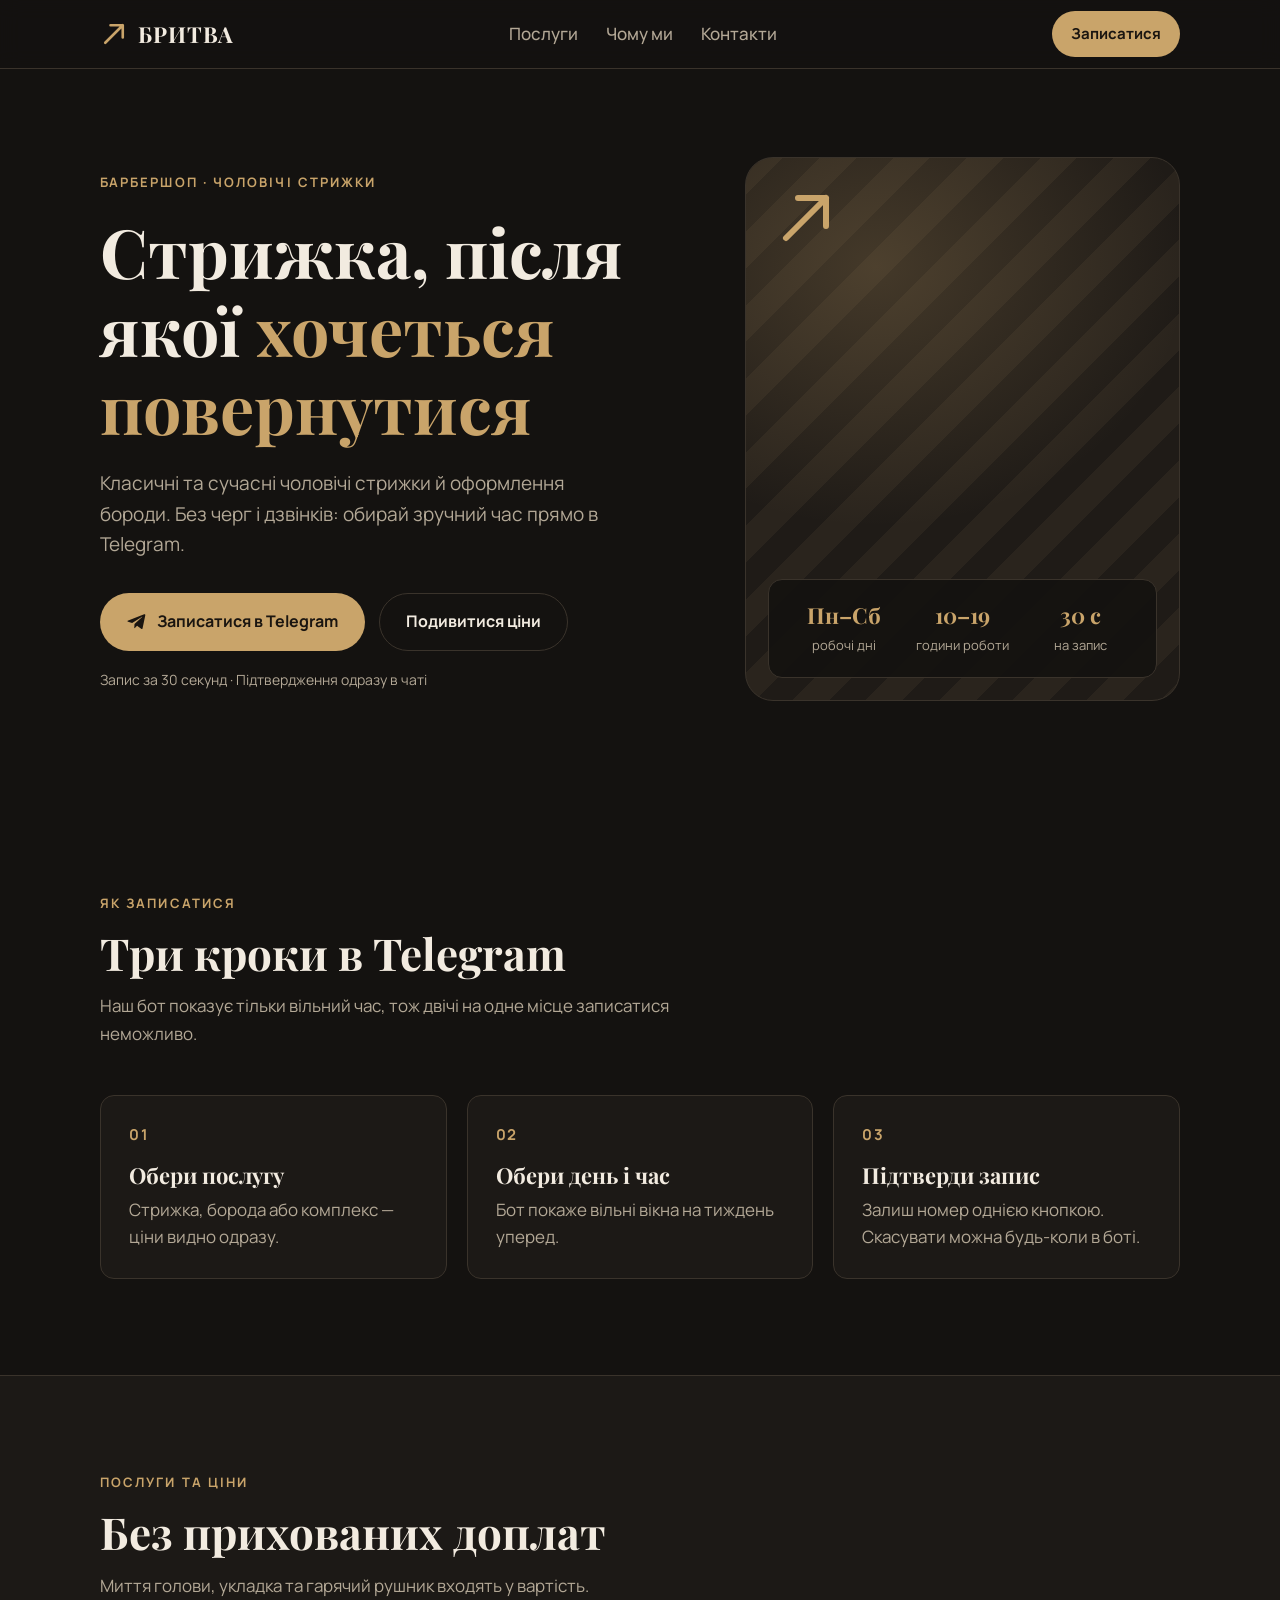
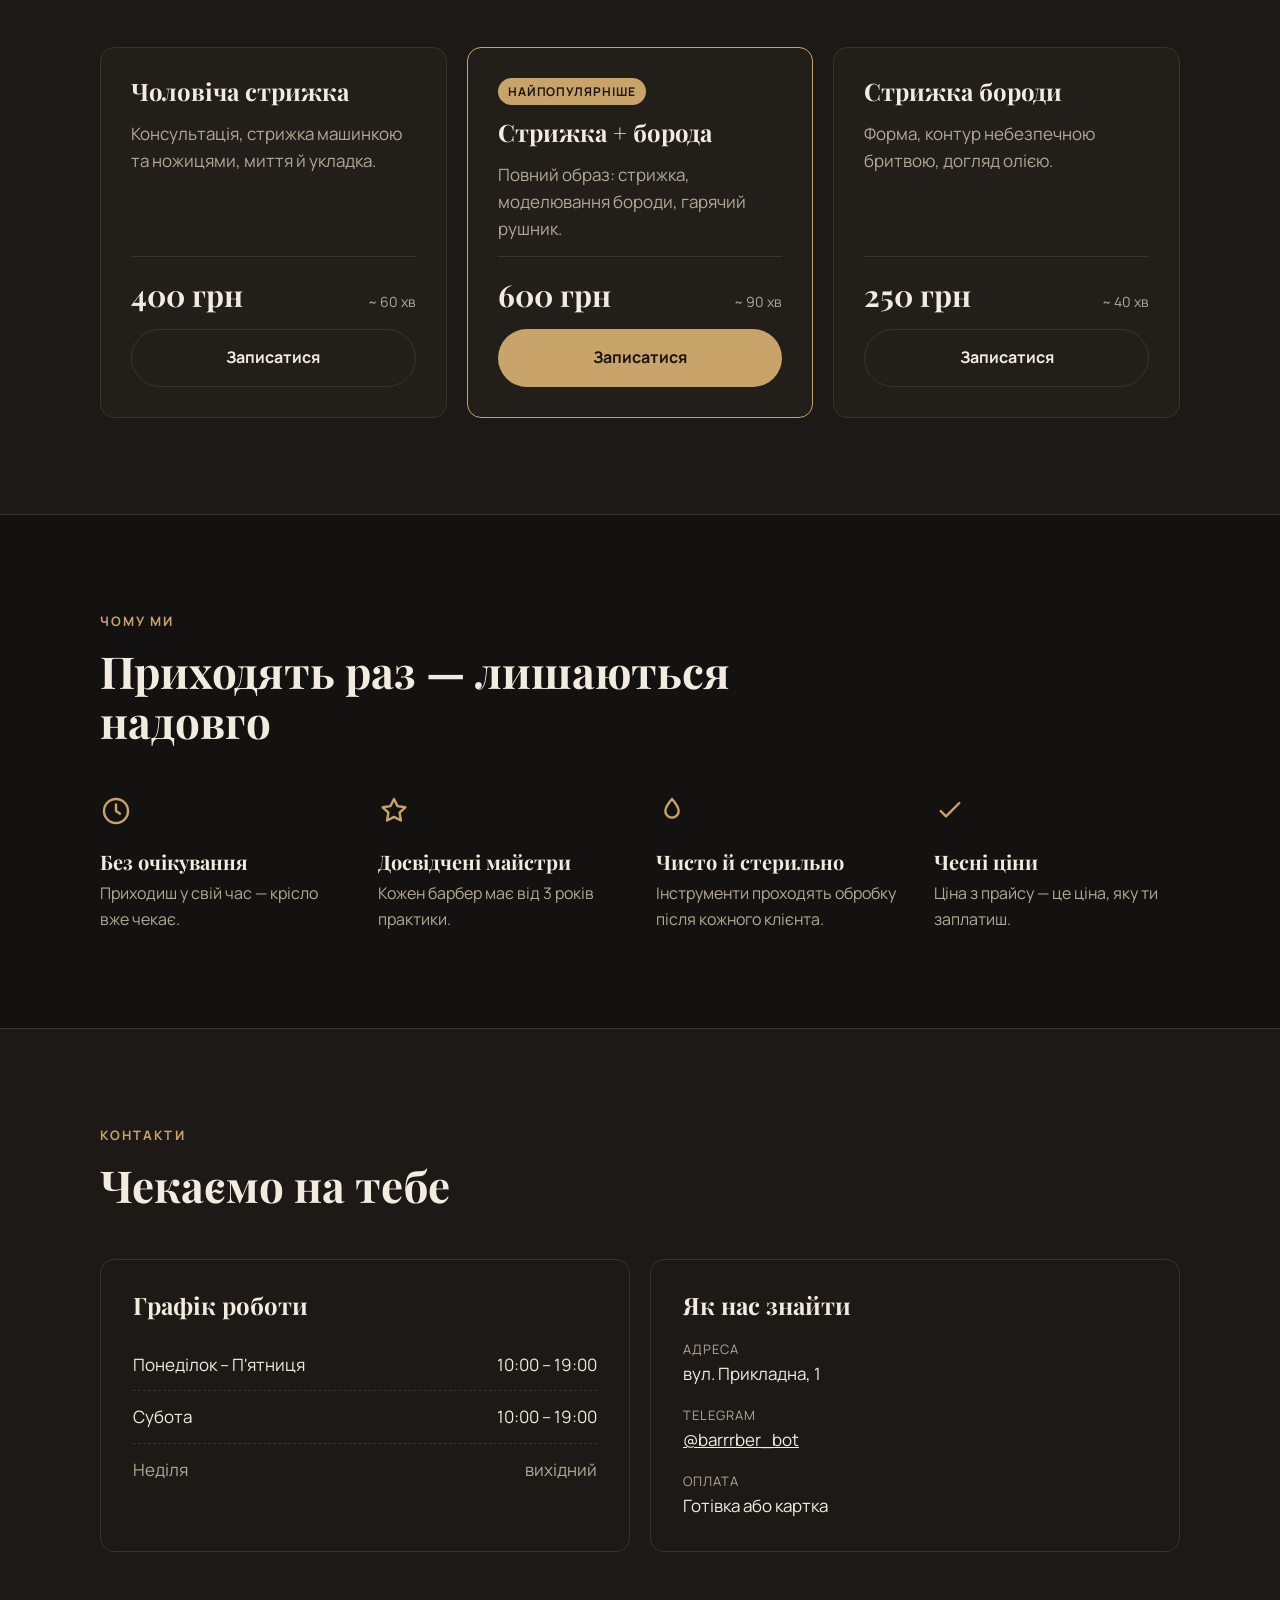
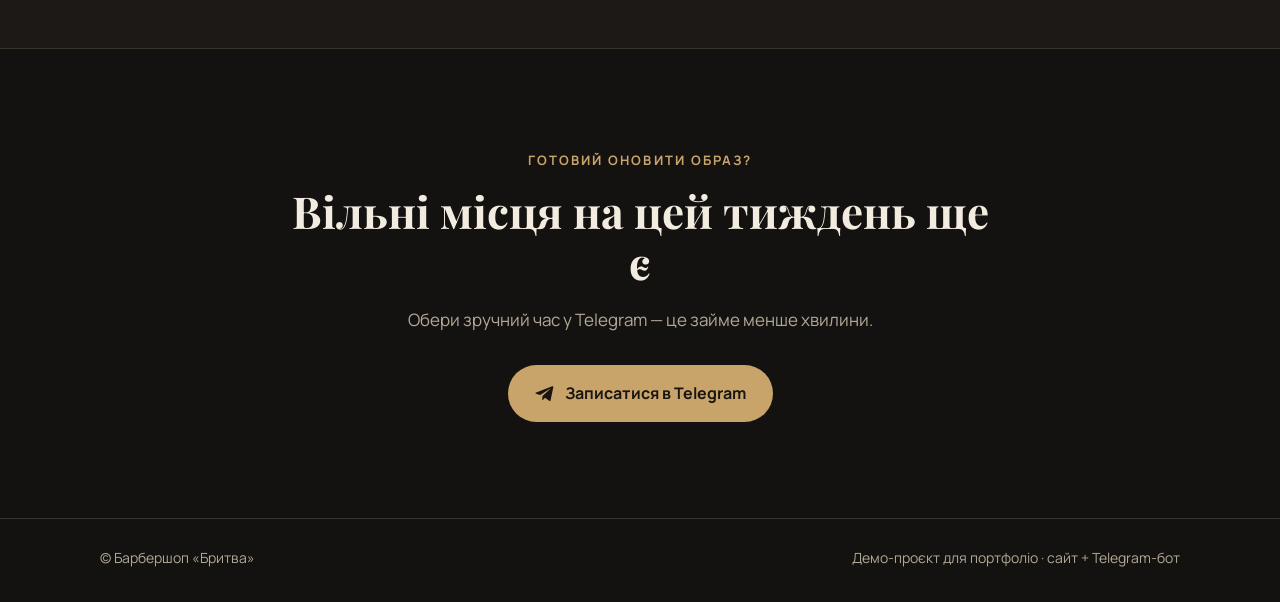
==== docs/index.html @ 27b1af55 "Лендинг барбершопу з кнопкою запису в Telegram-бота" ====
<!doctype html>
<html lang="uk">
<head>
  <meta charset="utf-8">
  <meta name="viewport" content="width=device-width, initial-scale=1">
  <title>Барбершоп «Бритва» — запис онлайн</title>
  <meta name="description" content="Чоловічі стрижки та догляд за бородою. Запис за 30 секунд через Telegram-бота.">
  <meta property="og:title" content="Барбершоп «Бритва»">
  <meta property="og:description" content="Чоловічі стрижки та борода. Запис за 30 секунд у Telegram.">
  <link rel="icon" href="data:image/svg+xml,%3Csvg xmlns='http://www.w3.org/2000/svg' viewBox='0 0 32 32'%3E%3Crect width='32' height='32' rx='6' fill='%23141210'/%3E%3Cpath d='M9 23 23 9M13 9h10v10' stroke='%23c9a46a' stroke-width='3' fill='none' stroke-linecap='round'/%3E%3C/svg%3E">
  <link rel="preconnect" href="https://fonts.googleapis.com">
  <link rel="preconnect" href="https://fonts.gstatic.com" crossorigin>
  <link href="https://fonts.googleapis.com/css2?family=Manrope:wght@400;500;600;700&family=Playfair+Display:wght@600;700&display=swap" rel="stylesheet">
  <style>
    :root {
      --bg: #141210;
      --bg-2: #1c1916;
      --card: #221e1a;
      --line: #3a332b;
      --text: #f2ebe0;
      --muted: #b3a896;
      --accent: #c9a46a;
      --accent-ink: #1a1510;
      --tg: #2aabee;
      --radius: 14px;
      --wrap: 1120px;
    }

    * { box-sizing: border-box; }
    html { scroll-behavior: smooth; }
    body {
      margin: 0;
      background: var(--bg);
      color: var(--text);
      font: 400 17px/1.6 "Manrope", system-ui, sans-serif;
      -webkit-font-smoothing: antialiased;
    }
    a { color: inherit; }
    h1, h2, h3 { font-family: "Playfair Display", Georgia, serif; line-height: 1.15; margin: 0; }
    h2 { font-size: clamp(30px, 4vw, 44px); }
    p { margin: 0; }
    :focus-visible { outline: 2px solid var(--accent); outline-offset: 3px; }

    .wrap { max-width: var(--wrap); margin: 0 auto; padding: 0 20px; }
    .eyebrow {
      font-size: 13px; font-weight: 700; letter-spacing: .16em; text-transform: uppercase;
      color: var(--accent);
    }
    .section { padding: 96px 0; scroll-margin-top: 68px; }
    .section-head { display: grid; gap: 14px; max-width: 640px; margin-bottom: 48px; }
    .section-head p { color: var(--muted); }

    /* Кнопки */
    .btn {
      display: inline-flex; align-items: center; justify-content: center; gap: 10px;
      padding: 15px 26px; border-radius: 999px; border: 1px solid transparent;
      font-weight: 700; font-size: 16px; text-decoration: none; white-space: nowrap;
      transition: transform .15s ease, background-color .15s ease, border-color .15s ease;
    }
    .btn:hover { transform: translateY(-1px); }
    .btn-primary { background: var(--accent); color: var(--accent-ink); }
    .btn-primary:hover { background: #d8b67f; }
    .btn-ghost { border-color: var(--line); color: var(--text); }
    .btn-ghost:hover { border-color: var(--accent); }
    .btn svg { width: 20px; height: 20px; flex: none; }

    /* Шапка */
    .header {
      position: sticky; top: 0; z-index: 10;
      background: rgba(20, 18, 16, .88); backdrop-filter: blur(10px);
      border-bottom: 1px solid var(--line);
    }
    .header .wrap { display: flex; align-items: center; justify-content: space-between; height: 68px; gap: 20px; }
    .logo { display: flex; align-items: center; gap: 10px; font: 700 22px "Playfair Display", serif; text-decoration: none; letter-spacing: .04em; }
    .logo svg { width: 28px; height: 28px; }
    .nav { display: flex; gap: 28px; }
    .nav a { color: var(--muted); text-decoration: none; font-weight: 500; }
    .nav a:hover { color: var(--text); }
    .header .btn { padding: 10px 18px; font-size: 15px; }

    /* Перший екран */
    .hero { padding: 88px 0 96px; position: relative; overflow: hidden; }
    .hero .wrap { display: grid; grid-template-columns: 1.15fr .85fr; gap: 56px; align-items: center; }
    .hero h1 { font-size: clamp(40px, 6vw, 68px); margin: 18px 0 22px; }
    .hero h1 em { font-style: normal; color: var(--accent); }
    .hero-lead { color: var(--muted); font-size: 19px; max-width: 520px; }
    .hero-actions { display: flex; flex-wrap: wrap; gap: 14px; margin-top: 34px; }
    .hero-note { margin-top: 18px; font-size: 14px; color: var(--muted); }

    .pole {
      position: relative; aspect-ratio: 4 / 5; border-radius: 28px; overflow: hidden;
      border: 1px solid var(--line);
      background:
        repeating-linear-gradient(135deg, #2a241d 0 26px, #1f1b17 26px 52px);
    }
    .pole::after {
      content: ""; position: absolute; inset: 0;
      background: radial-gradient(120% 80% at 30% 20%, rgba(201,164,106,.22), transparent 60%);
    }
    .pole-card {
      position: absolute; left: 22px; right: 22px; bottom: 22px; z-index: 1;
      background: rgba(20, 18, 16, .92); border: 1px solid var(--line); border-radius: var(--radius);
      padding: 20px 22px; display: grid; grid-template-columns: repeat(3, 1fr); gap: 12px; text-align: center;
    }
    .pole-card b { display: block; font: 700 22px "Playfair Display", serif; color: var(--accent); }
    .pole-card span { font-size: 13px; color: var(--muted); }
    .pole-mark {
      position: absolute; top: 28px; left: 28px; z-index: 1; width: 64px; height: 64px;
      color: var(--accent);
    }

    /* Кроки */
    .steps { display: grid; grid-template-columns: repeat(3, 1fr); gap: 20px; counter-reset: step; }
    .step {
      background: var(--bg-2); border: 1px solid var(--line); border-radius: var(--radius);
      padding: 28px; counter-increment: step;
    }
    .step::before {
      content: counter(step, decimal-leading-zero);
      display: block; font: 700 15px "Manrope", sans-serif; color: var(--accent); letter-spacing: .1em; margin-bottom: 18px;
    }
    .step h3 { font-size: 22px; margin-bottom: 8px; }
    .step p { color: var(--muted); }

    /* Послуги */
    .services { background: var(--bg-2); border-block: 1px solid var(--line); }
    .price-list { display: grid; grid-template-columns: repeat(3, 1fr); gap: 20px; }
    .price {
      display: flex; flex-direction: column; gap: 14px;
      background: var(--card); border: 1px solid var(--line); border-radius: var(--radius); padding: 30px;
    }
    .price.featured { border-color: var(--accent); }
    .price-tag {
      align-self: flex-start; font-size: 12px; font-weight: 700; letter-spacing: .08em; text-transform: uppercase;
      background: var(--accent); color: var(--accent-ink); padding: 4px 10px; border-radius: 999px;
    }
    .price h3 { font-size: 24px; }
    .price p { color: var(--muted); flex: 1; }
    .price-row { display: flex; align-items: baseline; justify-content: space-between; gap: 12px; border-top: 1px solid var(--line); padding-top: 18px; }
    .price-row b { font: 700 30px "Playfair Display", serif; }
    .price-row span { color: var(--muted); font-size: 14px; }
    .price .btn { width: 100%; }

    /* Чому ми */
    .features { display: grid; grid-template-columns: repeat(4, 1fr); gap: 32px; }
    .feature svg { width: 32px; height: 32px; color: var(--accent); margin-bottom: 16px; }
    .feature h3 { font-size: 20px; margin-bottom: 8px; }
    .feature p { color: var(--muted); font-size: 16px; }

    /* Контакти */
    .contact-grid { display: grid; grid-template-columns: 1fr 1fr; gap: 20px; }
    .panel { background: var(--bg-2); border: 1px solid var(--line); border-radius: var(--radius); padding: 32px; }
    .panel h3 { font-size: 24px; margin-bottom: 20px; }
    .hours { list-style: none; margin: 0; padding: 0; }
    .hours li { display: flex; justify-content: space-between; padding: 12px 0; border-bottom: 1px dashed var(--line); }
    .hours li:last-child { border-bottom: 0; }
    .hours .off { color: var(--muted); }
    .contacts { display: grid; gap: 18px; }
    .contacts div span { display: block; font-size: 13px; color: var(--muted); text-transform: uppercase; letter-spacing: .08em; }

    /* Фінальний заклик */
    .cta { text-align: center; padding: 96px 0; }
    .cta h2 { margin: 14px auto 18px; max-width: 700px; }
    .cta p { color: var(--muted); margin: 0 auto 32px; max-width: 520px; }

    .footer { border-top: 1px solid var(--line); padding: 28px 0 32px; color: var(--muted); font-size: 14px; }
    .footer .wrap { display: flex; flex-wrap: wrap; justify-content: space-between; gap: 12px; }

    /* Кнопка запису внизу на телефоні */
    .mobile-cta { display: none; }

    @media (max-width: 900px) {
      .hero .wrap { grid-template-columns: 1fr; gap: 40px; }
      .pole { aspect-ratio: 16 / 10; }
      .steps, .price-list { grid-template-columns: 1fr; }
      .features { grid-template-columns: 1fr 1fr; }
      .contact-grid { grid-template-columns: 1fr; }
      .nav { display: none; }
    }

    @media (max-width: 600px) {
      body { font-size: 16px; padding-bottom: 84px; }
      .wrap { padding: 0 16px; }
      .section, .cta { padding: 64px 0; }
      .hero { padding: 48px 0 64px; }
      .hero-actions .btn { width: 100%; }
      .pole { aspect-ratio: 4 / 3; }
      .pole-card { left: 14px; right: 14px; bottom: 14px; padding: 16px 12px; }
      .pole-card b { font-size: 18px; }
      .features { grid-template-columns: 1fr; gap: 28px; }
      .panel { padding: 24px; }
      .header .btn { display: none; }
      .mobile-cta {
        display: block; position: fixed; left: 0; right: 0; bottom: 0; z-index: 20;
        padding: 12px 16px calc(12px + env(safe-area-inset-bottom));
        background: rgba(20, 18, 16, .95); border-top: 1px solid var(--line);
      }
      .mobile-cta .btn { width: 100%; }
    }

    @media (prefers-reduced-motion: reduce) {
      html { scroll-behavior: auto; }
      .btn { transition: none; }
    }
  </style>
</head>
<body>

  <svg width="0" height="0" style="position:absolute" aria-hidden="true">
    <symbol id="i-tg" viewBox="0 0 24 24"><path fill="currentColor" d="M21.9 4.3 18.7 19.4c-.2 1-.9 1.3-1.7.8l-4.9-3.6-2.4 2.3c-.3.3-.5.5-1 .5l.3-5 9.2-8.3c.4-.4-.1-.6-.6-.2L6.2 13.1l-4.9-1.5c-1-.3-1.1-1 .2-1.5L20.6 2.8c.9-.3 1.6.2 1.3 1.5z"/></symbol>
    <symbol id="i-razor" viewBox="0 0 32 32"><path d="M6 26 26 6M12 6h14v14" stroke="currentColor" stroke-width="3" fill="none" stroke-linecap="round" stroke-linejoin="round"/></symbol>
  </svg>

  <header class="header">
    <div class="wrap">
      <a class="logo" href="#top" aria-label="Бритва, на початок сторінки">
        <svg aria-hidden="true"><use href="#i-razor" style="color: var(--accent)"/></svg>
        БРИТВА
      </a>
      <nav class="nav" aria-label="Розділи">
        <a href="#services">Послуги</a>
        <a href="#why">Чому ми</a>
        <a href="#contacts">Контакти</a>
      </nav>
      <a class="btn btn-primary" href="https://t.me/barrrber_bot" target="_blank" rel="noopener">Записатися</a>
    </div>
  </header>

  <main id="top">
    <section class="hero">
      <div class="wrap">
        <div>
          <span class="eyebrow">Барбершоп · Чоловічі стрижки</span>
          <h1>Стрижка, після якої <em>хочеться повернутися</em></h1>
          <p class="hero-lead">Класичні та сучасні чоловічі стрижки й оформлення бороди. Без черг і дзвінків: обирай зручний час прямо в Telegram.</p>
          <div class="hero-actions">
            <a class="btn btn-primary" href="https://t.me/barrrber_bot" target="_blank" rel="noopener">
              <svg aria-hidden="true"><use href="#i-tg"/></svg>
              Записатися в Telegram
            </a>
            <a class="btn btn-ghost" href="#services">Подивитися ціни</a>
          </div>
          <p class="hero-note">Запис за 30 секунд · Підтвердження одразу в чаті</p>
        </div>

        <div class="pole" aria-hidden="true">
          <svg class="pole-mark"><use href="#i-razor"/></svg>
          <div class="pole-card">
            <div><b>Пн–Сб</b><span>робочі дні</span></div>
            <div><b>10–19</b><span>години роботи</span></div>
            <div><b>30 с</b><span>на запис</span></div>
          </div>
        </div>
      </div>
    </section>

    <section class="section" id="how">
      <div class="wrap">
        <div class="section-head">
          <span class="eyebrow">Як записатися</span>
          <h2>Три кроки в Telegram</h2>
          <p>Наш бот показує тільки вільний час, тож двічі на одне місце записатися неможливо.</p>
        </div>
        <div class="steps">
          <div class="step">
            <h3>Обери послугу</h3>
            <p>Стрижка, борода або комплекс — ціни видно одразу.</p>
          </div>
          <div class="step">
            <h3>Обери день і час</h3>
            <p>Бот покаже вільні вікна на тиждень уперед.</p>
          </div>
          <div class="step">
            <h3>Підтверди запис</h3>
            <p>Залиш номер однією кнопкою. Скасувати можна будь-коли в боті.</p>
          </div>
        </div>
      </div>
    </section>

    <section class="section services" id="services">
      <div class="wrap">
        <div class="section-head">
          <span class="eyebrow">Послуги та ціни</span>
          <h2>Без прихованих доплат</h2>
          <p>Миття голови, укладка та гарячий рушник входять у вартість.</p>
        </div>
        <div class="price-list">
          <article class="price">
            <h3>Чоловіча стрижка</h3>
            <p>Консультація, стрижка машинкою та ножицями, миття й укладка.</p>
            <div class="price-row"><b>400 грн</b><span>~ 60 хв</span></div>
            <a class="btn btn-ghost" href="https://t.me/barrrber_bot" target="_blank" rel="noopener">Записатися</a>
          </article>
          <article class="price featured">
            <span class="price-tag">Найпопулярніше</span>
            <h3>Стрижка + борода</h3>
            <p>Повний образ: стрижка, моделювання бороди, гарячий рушник.</p>
            <div class="price-row"><b>600 грн</b><span>~ 90 хв</span></div>
            <a class="btn btn-primary" href="https://t.me/barrrber_bot" target="_blank" rel="noopener">Записатися</a>
          </article>
          <article class="price">
            <h3>Стрижка бороди</h3>
            <p>Форма, контур небезпечною бритвою, догляд олією.</p>
            <div class="price-row"><b>250 грн</b><span>~ 40 хв</span></div>
            <a class="btn btn-ghost" href="https://t.me/barrrber_bot" target="_blank" rel="noopener">Записатися</a>
          </article>
        </div>
      </div>
    </section>

    <section class="section" id="why">
      <div class="wrap">
        <div class="section-head">
          <span class="eyebrow">Чому ми</span>
          <h2>Приходять раз — лишаються надовго</h2>
        </div>
        <div class="features">
          <div class="feature">
            <svg viewBox="0 0 24 24" fill="none" stroke="currentColor" stroke-width="1.8" stroke-linecap="round" stroke-linejoin="round" aria-hidden="true"><circle cx="12" cy="12" r="9"/><path d="M12 7v5l3 2"/></svg>
            <h3>Без очікування</h3>
            <p>Приходиш у свій час — крісло вже чекає.</p>
          </div>
          <div class="feature">
            <svg viewBox="0 0 24 24" fill="none" stroke="currentColor" stroke-width="1.8" stroke-linecap="round" stroke-linejoin="round" aria-hidden="true"><path d="M12 3l2.6 5.3 5.9.9-4.3 4.1 1 5.8L12 16.4 6.8 19.1l1-5.8L3.5 9.2l5.9-.9z"/></svg>
            <h3>Досвідчені майстри</h3>
            <p>Кожен барбер має від 3 років практики.</p>
          </div>
          <div class="feature">
            <svg viewBox="0 0 24 24" fill="none" stroke="currentColor" stroke-width="1.8" stroke-linecap="round" stroke-linejoin="round" aria-hidden="true"><path d="M12 3c3 3.5 5 6.3 5 9a5 5 0 0 1-10 0c0-2.7 2-5.5 5-9z"/></svg>
            <h3>Чисто й стерильно</h3>
            <p>Інструменти проходять обробку після кожного клієнта.</p>
          </div>
          <div class="feature">
            <svg viewBox="0 0 24 24" fill="none" stroke="currentColor" stroke-width="1.8" stroke-linecap="round" stroke-linejoin="round" aria-hidden="true"><path d="M5 12l4 4L19 6"/></svg>
            <h3>Чесні ціни</h3>
            <p>Ціна з прайсу — це ціна, яку ти заплатиш.</p>
          </div>
        </div>
      </div>
    </section>

    <section class="section services" id="contacts">
      <div class="wrap">
        <div class="section-head">
          <span class="eyebrow">Контакти</span>
          <h2>Чекаємо на тебе</h2>
        </div>
        <div class="contact-grid">
          <div class="panel">
            <h3>Графік роботи</h3>
            <ul class="hours">
              <li><span>Понеділок – П'ятниця</span><span>10:00 – 19:00</span></li>
              <li><span>Субота</span><span>10:00 – 19:00</span></li>
              <li class="off"><span>Неділя</span><span>вихідний</span></li>
            </ul>
          </div>
          <div class="panel">
            <h3>Як нас знайти</h3>
            <div class="contacts">
              <div><span>Адреса</span>вул. Прикладна, 1</div>
              <div><span>Telegram</span><a href="https://t.me/barrrber_bot" target="_blank" rel="noopener">@barrrber_bot</a></div>
              <div><span>Оплата</span>Готівка або картка</div>
            </div>
          </div>
        </div>
      </div>
    </section>

    <section class="cta">
      <div class="wrap">
        <span class="eyebrow">Готовий оновити образ?</span>
        <h2>Вільні місця на цей тиждень ще є</h2>
        <p>Обери зручний час у Telegram — це займе менше хвилини.</p>
        <a class="btn btn-primary" href="https://t.me/barrrber_bot" target="_blank" rel="noopener">
          <svg aria-hidden="true"><use href="#i-tg"/></svg>
          Записатися в Telegram
        </a>
      </div>
    </section>
  </main>

  <footer class="footer">
    <div class="wrap">
      <span>© Барбершоп «Бритва»</span>
      <span>Демо-проєкт для портфоліо · сайт + Telegram-бот</span>
    </div>
  </footer>

  <div class="mobile-cta">
    <a class="btn btn-primary" href="https://t.me/barrrber_bot" target="_blank" rel="noopener">
      <svg aria-hidden="true"><use href="#i-tg"/></svg>
      Записатися в Telegram
    </a>
  </div>

</body>
</html>
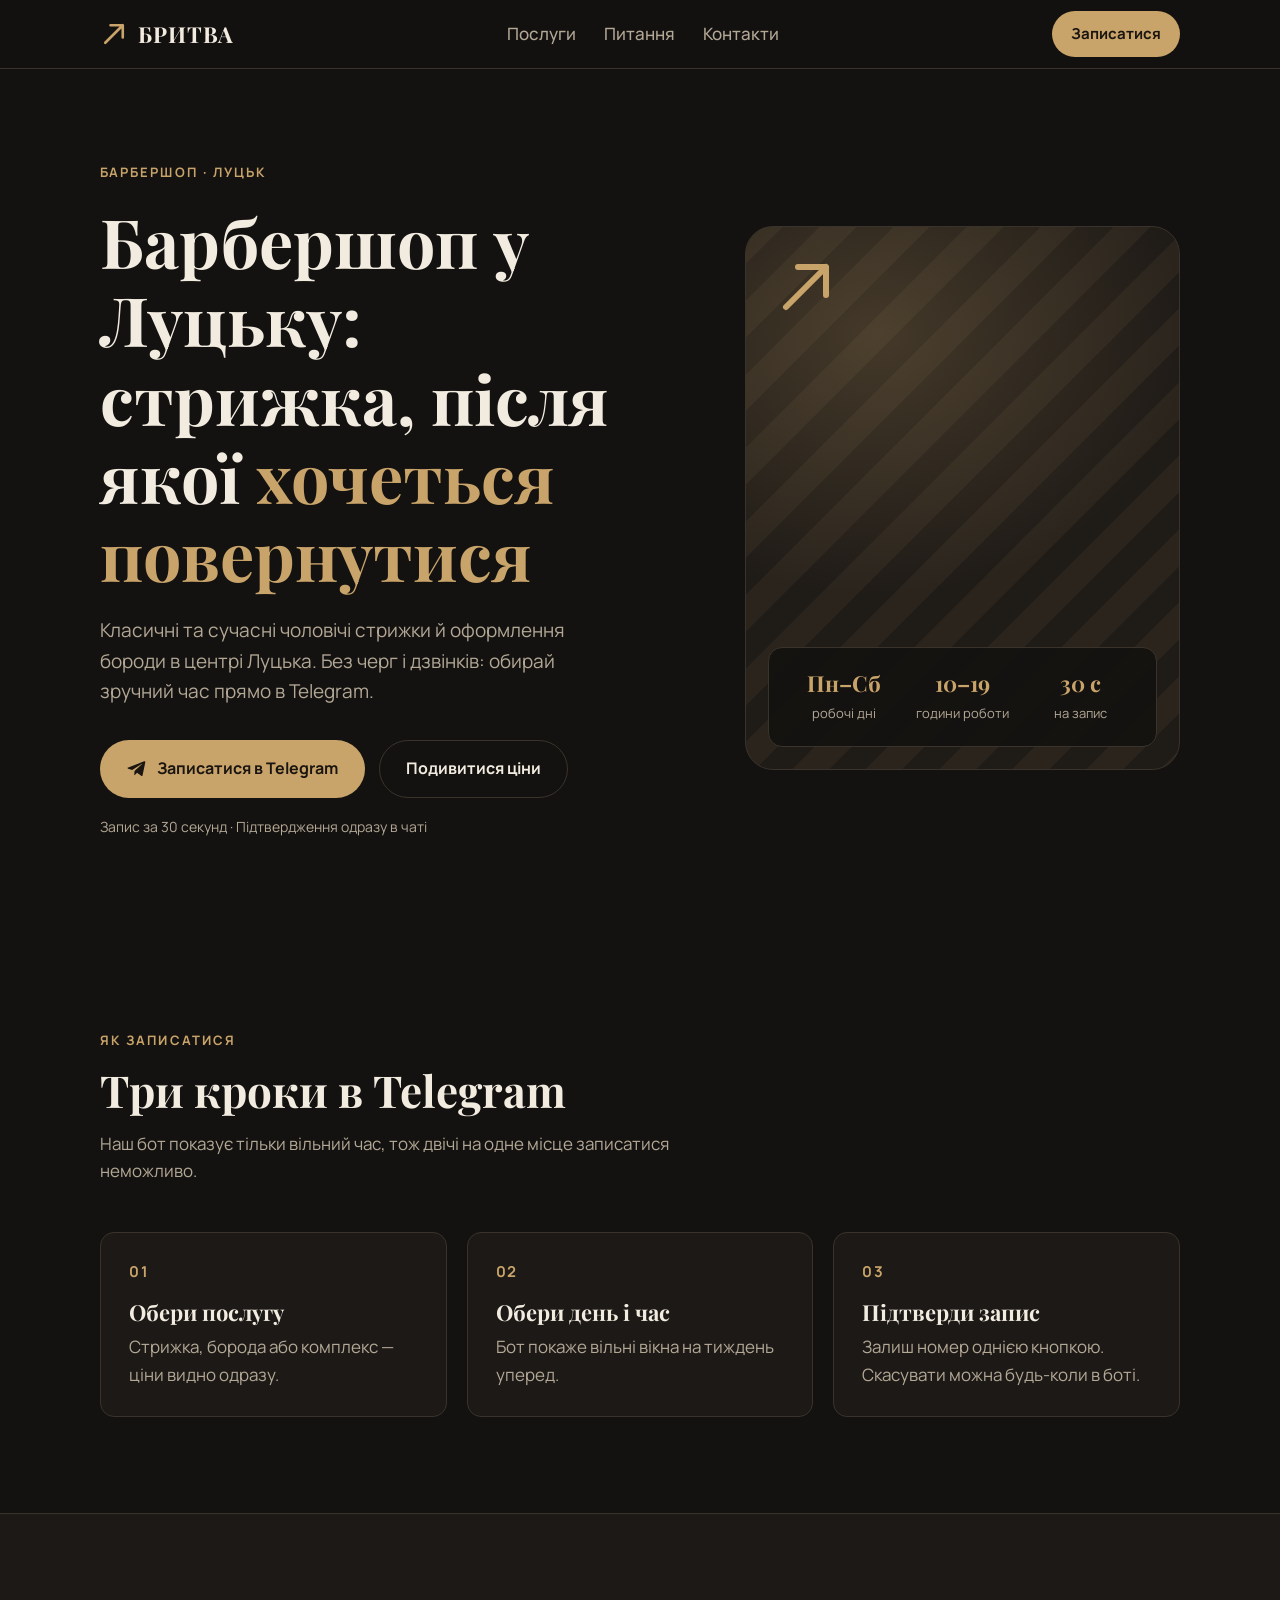
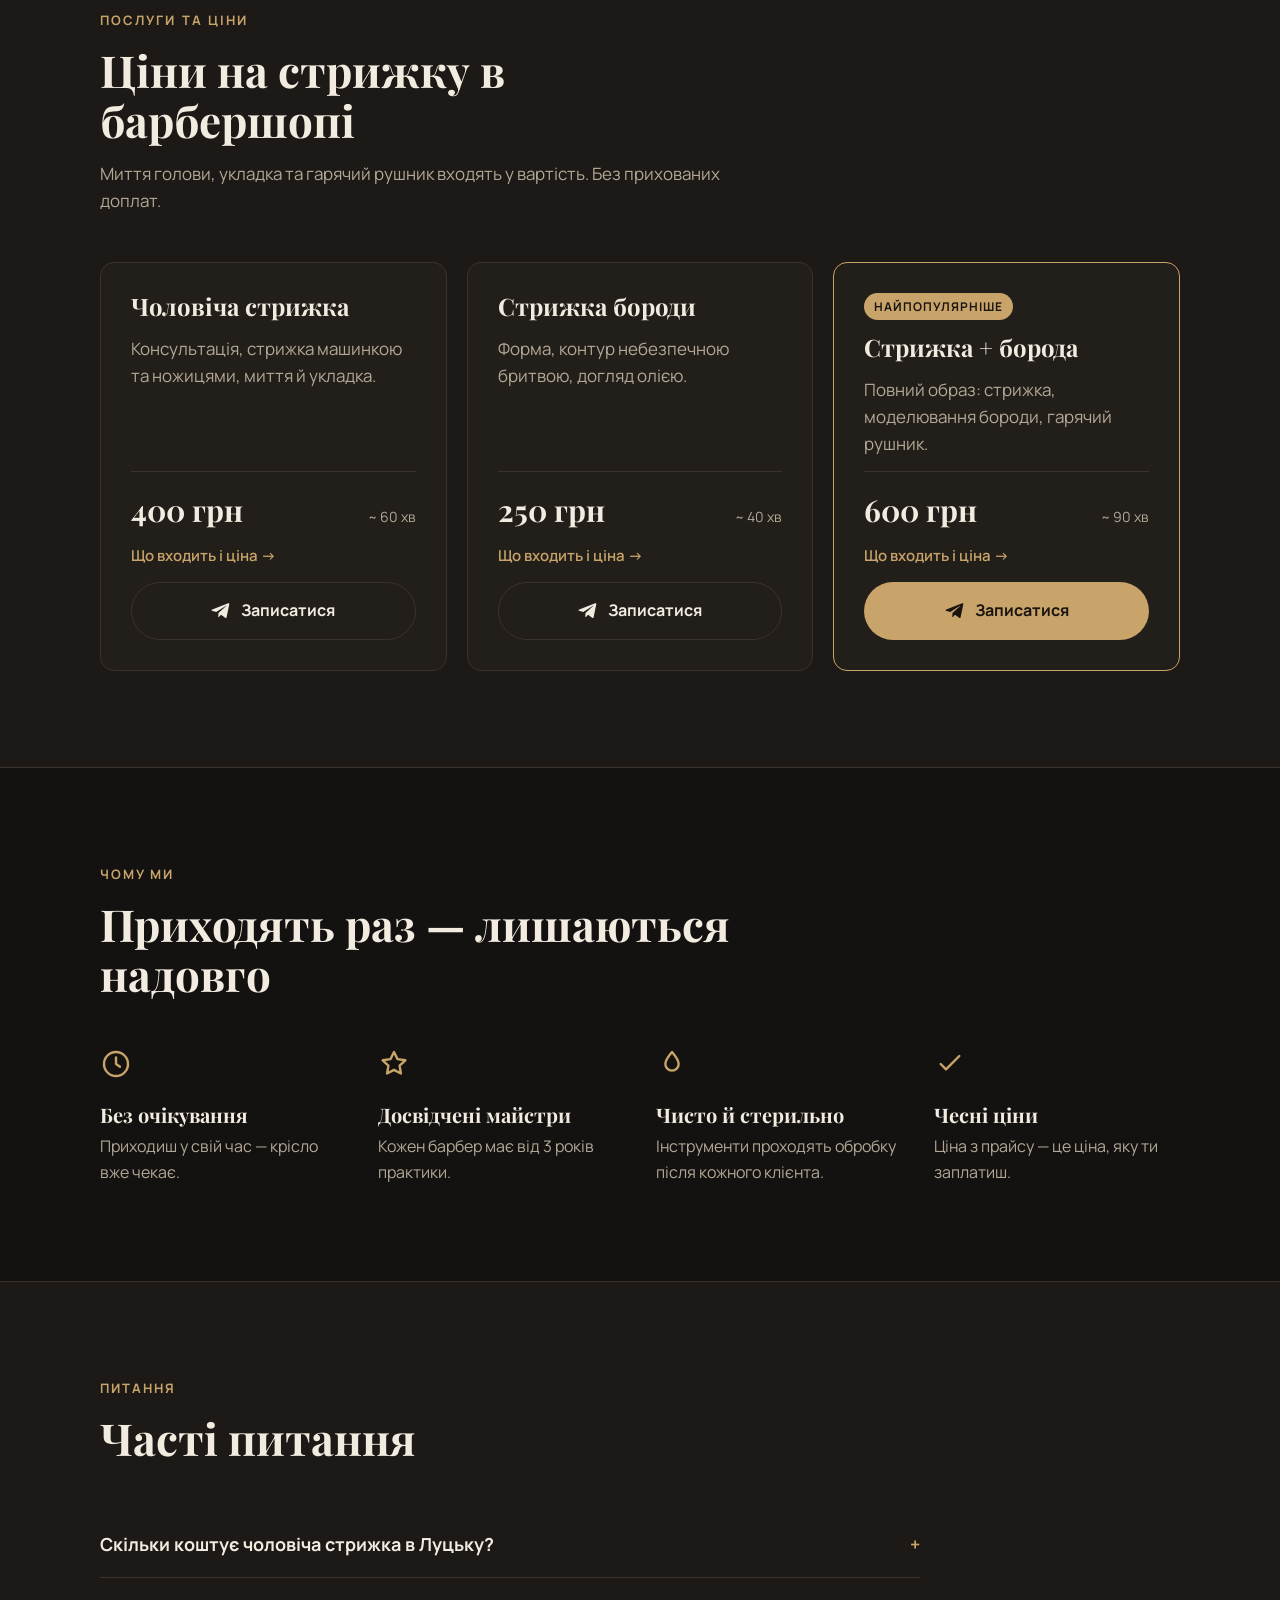
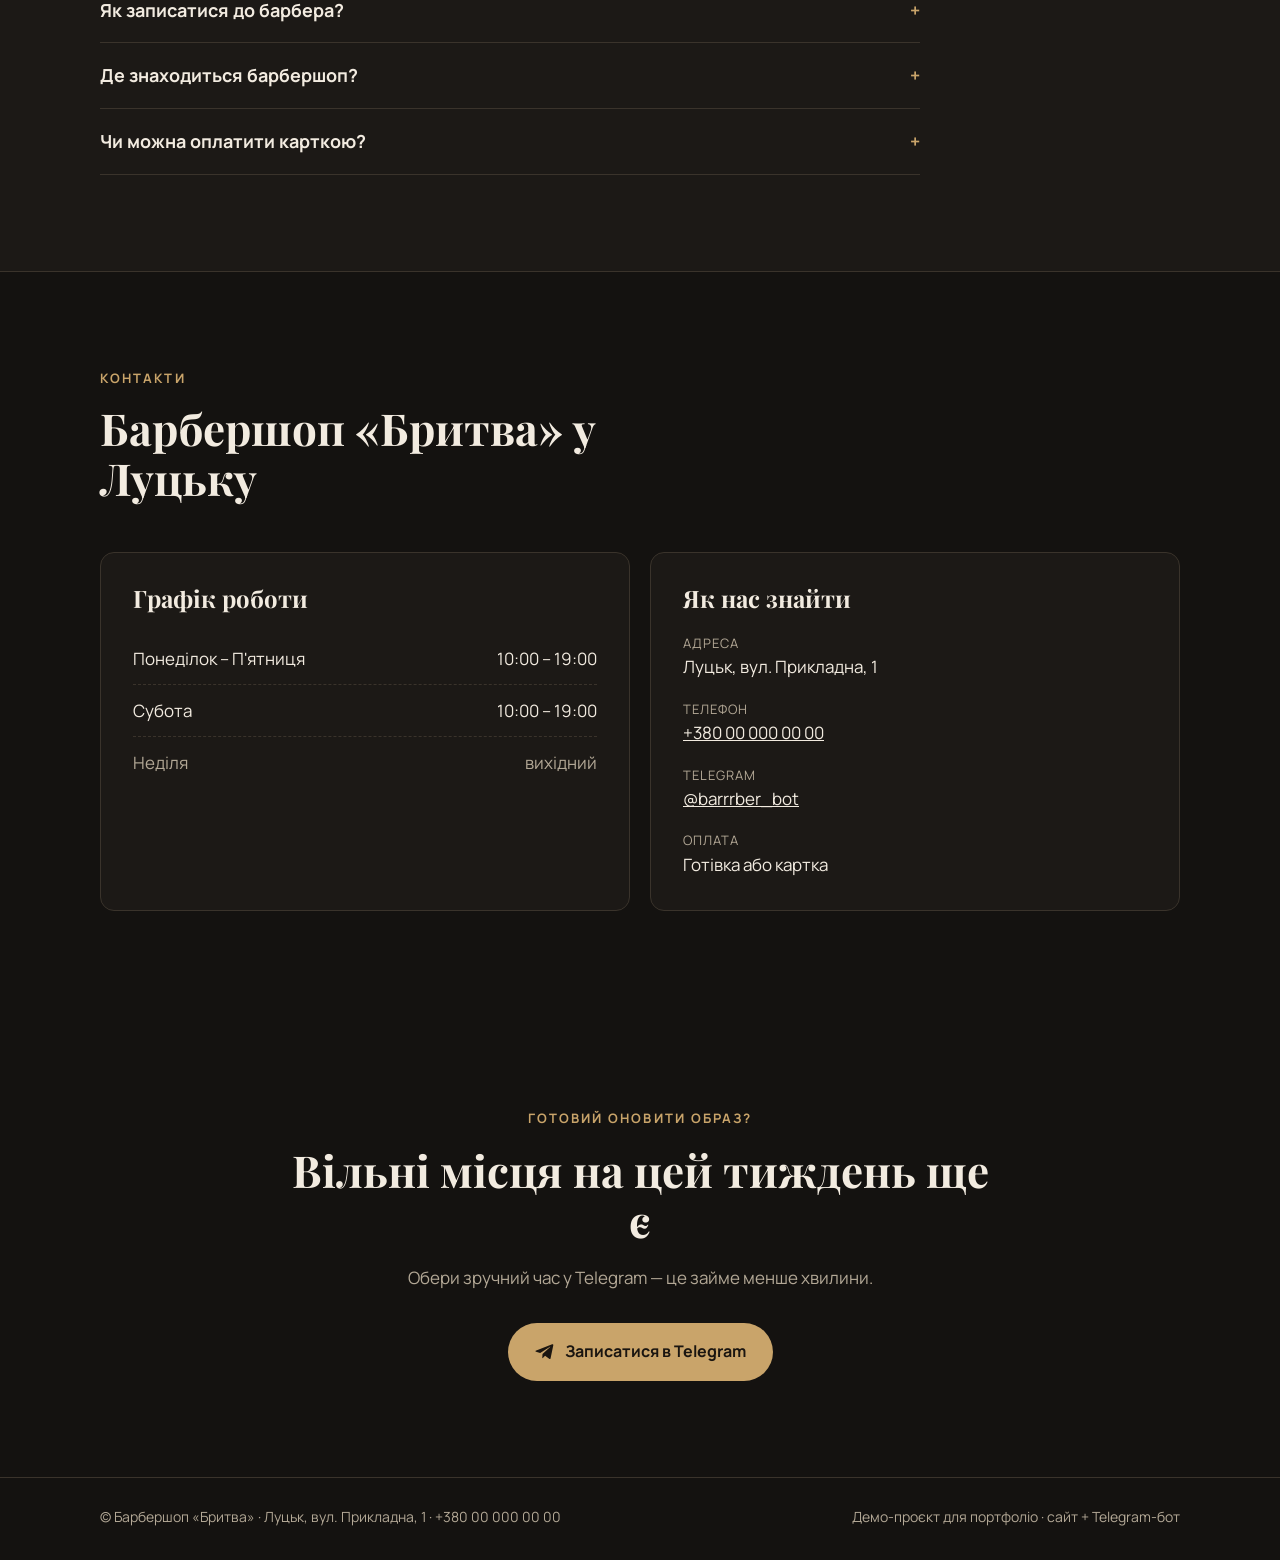
==== commit d169190e: "Локальне SEO для сайту барбершопу Сторінки послуг, FAQ, NAP-блок, розмітка HairSalon/Service/FAQPage" ====
--- a/docs/index.html
+++ b/docs/index.html
@@ -3,206 +3,25 @@
 <head>
   <meta charset="utf-8">
   <meta name="viewport" content="width=device-width, initial-scale=1">
-  <title>Барбершоп «Бритва» — запис онлайн</title>
-  <meta name="description" content="Чоловічі стрижки та догляд за бородою. Запис за 30 секунд через Telegram-бота.">
-  <meta property="og:title" content="Барбершоп «Бритва»">
-  <meta property="og:description" content="Чоловічі стрижки та борода. Запис за 30 секунд у Telegram.">
+  <title>Барбершоп у Луцьку «Бритва» — стрижка від 400 грн, запис онлайн</title>
+  <meta name="description" content="Барбершоп «Бритва» у Луцьку: чоловіча стрижка 400 грн, борода 250 грн, комплекс 600 грн. Запис за 30 секунд у Telegram. Пн–Сб 10:00–19:00.">
+  <link rel="canonical" href="https://maksimka22.github.io/barber-bot/">
+  <meta property="og:type" content="website">
+  <meta property="og:locale" content="uk_UA">
+  <meta property="og:site_name" content="Барбершоп «Бритва»">
+  <meta property="og:title" content="Барбершоп у Луцьку «Бритва» — стрижка від 400 грн, запис онлайн">
+  <meta property="og:description" content="Барбершоп «Бритва» у Луцьку: чоловіча стрижка 400 грн, борода 250 грн, комплекс 600 грн. Запис за 30 секунд у Telegram. Пн–Сб 10:00–19:00.">
+  <meta property="og:url" content="https://maksimka22.github.io/barber-bot/">
+  <meta property="og:image" content="https://maksimka22.github.io/barber-bot/og.jpg">
+  <meta property="og:image:width" content="1200">
+  <meta property="og:image:height" content="630">
+  <meta name="twitter:card" content="summary_large_image">
   <link rel="icon" href="data:image/svg+xml,%3Csvg xmlns='http://www.w3.org/2000/svg' viewBox='0 0 32 32'%3E%3Crect width='32' height='32' rx='6' fill='%23141210'/%3E%3Cpath d='M9 23 23 9M13 9h10v10' stroke='%23c9a46a' stroke-width='3' fill='none' stroke-linecap='round'/%3E%3C/svg%3E">
   <link rel="preconnect" href="https://fonts.googleapis.com">
   <link rel="preconnect" href="https://fonts.gstatic.com" crossorigin>
   <link href="https://fonts.googleapis.com/css2?family=Manrope:wght@400;500;600;700&family=Playfair+Display:wght@600;700&display=swap" rel="stylesheet">
-  <style>
-    :root {
-      --bg: #141210;
-      --bg-2: #1c1916;
-      --card: #221e1a;
-      --line: #3a332b;
-      --text: #f2ebe0;
-      --muted: #b3a896;
-      --accent: #c9a46a;
-      --accent-ink: #1a1510;
-      --tg: #2aabee;
-      --radius: 14px;
-      --wrap: 1120px;
-    }
-
-    * { box-sizing: border-box; }
-    html { scroll-behavior: smooth; }
-    body {
-      margin: 0;
-      background: var(--bg);
-      color: var(--text);
-      font: 400 17px/1.6 "Manrope", system-ui, sans-serif;
-      -webkit-font-smoothing: antialiased;
-    }
-    a { color: inherit; }
-    h1, h2, h3 { font-family: "Playfair Display", Georgia, serif; line-height: 1.15; margin: 0; }
-    h2 { font-size: clamp(30px, 4vw, 44px); }
-    p { margin: 0; }
-    :focus-visible { outline: 2px solid var(--accent); outline-offset: 3px; }
-
-    .wrap { max-width: var(--wrap); margin: 0 auto; padding: 0 20px; }
-    .eyebrow {
-      font-size: 13px; font-weight: 700; letter-spacing: .16em; text-transform: uppercase;
-      color: var(--accent);
-    }
-    .section { padding: 96px 0; scroll-margin-top: 68px; }
-    .section-head { display: grid; gap: 14px; max-width: 640px; margin-bottom: 48px; }
-    .section-head p { color: var(--muted); }
-
-    /* Кнопки */
-    .btn {
-      display: inline-flex; align-items: center; justify-content: center; gap: 10px;
-      padding: 15px 26px; border-radius: 999px; border: 1px solid transparent;
-      font-weight: 700; font-size: 16px; text-decoration: none; white-space: nowrap;
-      transition: transform .15s ease, background-color .15s ease, border-color .15s ease;
-    }
-    .btn:hover { transform: translateY(-1px); }
-    .btn-primary { background: var(--accent); color: var(--accent-ink); }
-    .btn-primary:hover { background: #d8b67f; }
-    .btn-ghost { border-color: var(--line); color: var(--text); }
-    .btn-ghost:hover { border-color: var(--accent); }
-    .btn svg { width: 20px; height: 20px; flex: none; }
-
-    /* Шапка */
-    .header {
-      position: sticky; top: 0; z-index: 10;
-      background: rgba(20, 18, 16, .88); backdrop-filter: blur(10px);
-      border-bottom: 1px solid var(--line);
-    }
-    .header .wrap { display: flex; align-items: center; justify-content: space-between; height: 68px; gap: 20px; }
-    .logo { display: flex; align-items: center; gap: 10px; font: 700 22px "Playfair Display", serif; text-decoration: none; letter-spacing: .04em; }
-    .logo svg { width: 28px; height: 28px; }
-    .nav { display: flex; gap: 28px; }
-    .nav a { color: var(--muted); text-decoration: none; font-weight: 500; }
-    .nav a:hover { color: var(--text); }
-    .header .btn { padding: 10px 18px; font-size: 15px; }
-
-    /* Перший екран */
-    .hero { padding: 88px 0 96px; position: relative; overflow: hidden; }
-    .hero .wrap { display: grid; grid-template-columns: 1.15fr .85fr; gap: 56px; align-items: center; }
-    .hero h1 { font-size: clamp(40px, 6vw, 68px); margin: 18px 0 22px; }
-    .hero h1 em { font-style: normal; color: var(--accent); }
-    .hero-lead { color: var(--muted); font-size: 19px; max-width: 520px; }
-    .hero-actions { display: flex; flex-wrap: wrap; gap: 14px; margin-top: 34px; }
-    .hero-note { margin-top: 18px; font-size: 14px; color: var(--muted); }
-
-    .pole {
-      position: relative; aspect-ratio: 4 / 5; border-radius: 28px; overflow: hidden;
-      border: 1px solid var(--line);
-      background:
-        repeating-linear-gradient(135deg, #2a241d 0 26px, #1f1b17 26px 52px);
-    }
-    .pole::after {
-      content: ""; position: absolute; inset: 0;
-      background: radial-gradient(120% 80% at 30% 20%, rgba(201,164,106,.22), transparent 60%);
-    }
-    .pole-card {
-      position: absolute; left: 22px; right: 22px; bottom: 22px; z-index: 1;
-      background: rgba(20, 18, 16, .92); border: 1px solid var(--line); border-radius: var(--radius);
-      padding: 20px 22px; display: grid; grid-template-columns: repeat(3, 1fr); gap: 12px; text-align: center;
-    }
-    .pole-card b { display: block; font: 700 22px "Playfair Display", serif; color: var(--accent); }
-    .pole-card span { font-size: 13px; color: var(--muted); }
-    .pole-mark {
-      position: absolute; top: 28px; left: 28px; z-index: 1; width: 64px; height: 64px;
-      color: var(--accent);
-    }
-
-    /* Кроки */
-    .steps { display: grid; grid-template-columns: repeat(3, 1fr); gap: 20px; counter-reset: step; }
-    .step {
-      background: var(--bg-2); border: 1px solid var(--line); border-radius: var(--radius);
-      padding: 28px; counter-increment: step;
-    }
-    .step::before {
-      content: counter(step, decimal-leading-zero);
-      display: block; font: 700 15px "Manrope", sans-serif; color: var(--accent); letter-spacing: .1em; margin-bottom: 18px;
-    }
-    .step h3 { font-size: 22px; margin-bottom: 8px; }
-    .step p { color: var(--muted); }
-
-    /* Послуги */
-    .services { background: var(--bg-2); border-block: 1px solid var(--line); }
-    .price-list { display: grid; grid-template-columns: repeat(3, 1fr); gap: 20px; }
-    .price {
-      display: flex; flex-direction: column; gap: 14px;
-      background: var(--card); border: 1px solid var(--line); border-radius: var(--radius); padding: 30px;
-    }
-    .price.featured { border-color: var(--accent); }
-    .price-tag {
-      align-self: flex-start; font-size: 12px; font-weight: 700; letter-spacing: .08em; text-transform: uppercase;
-      background: var(--accent); color: var(--accent-ink); padding: 4px 10px; border-radius: 999px;
-    }
-    .price h3 { font-size: 24px; }
-    .price p { color: var(--muted); flex: 1; }
-    .price-row { display: flex; align-items: baseline; justify-content: space-between; gap: 12px; border-top: 1px solid var(--line); padding-top: 18px; }
-    .price-row b { font: 700 30px "Playfair Display", serif; }
-    .price-row span { color: var(--muted); font-size: 14px; }
-    .price .btn { width: 100%; }
-
-    /* Чому ми */
-    .features { display: grid; grid-template-columns: repeat(4, 1fr); gap: 32px; }
-    .feature svg { width: 32px; height: 32px; color: var(--accent); margin-bottom: 16px; }
-    .feature h3 { font-size: 20px; margin-bottom: 8px; }
-    .feature p { color: var(--muted); font-size: 16px; }
-
-    /* Контакти */
-    .contact-grid { display: grid; grid-template-columns: 1fr 1fr; gap: 20px; }
-    .panel { background: var(--bg-2); border: 1px solid var(--line); border-radius: var(--radius); padding: 32px; }
-    .panel h3 { font-size: 24px; margin-bottom: 20px; }
-    .hours { list-style: none; margin: 0; padding: 0; }
-    .hours li { display: flex; justify-content: space-between; padding: 12px 0; border-bottom: 1px dashed var(--line); }
-    .hours li:last-child { border-bottom: 0; }
-    .hours .off { color: var(--muted); }
-    .contacts { display: grid; gap: 18px; }
-    .contacts div span { display: block; font-size: 13px; color: var(--muted); text-transform: uppercase; letter-spacing: .08em; }
-
-    /* Фінальний заклик */
-    .cta { text-align: center; padding: 96px 0; }
-    .cta h2 { margin: 14px auto 18px; max-width: 700px; }
-    .cta p { color: var(--muted); margin: 0 auto 32px; max-width: 520px; }
-
-    .footer { border-top: 1px solid var(--line); padding: 28px 0 32px; color: var(--muted); font-size: 14px; }
-    .footer .wrap { display: flex; flex-wrap: wrap; justify-content: space-between; gap: 12px; }
-
-    /* Кнопка запису внизу на телефоні */
-    .mobile-cta { display: none; }
-
-    @media (max-width: 900px) {
-      .hero .wrap { grid-template-columns: 1fr; gap: 40px; }
-      .pole { aspect-ratio: 16 / 10; }
-      .steps, .price-list { grid-template-columns: 1fr; }
-      .features { grid-template-columns: 1fr 1fr; }
-      .contact-grid { grid-template-columns: 1fr; }
-      .nav { display: none; }
-    }
-
-    @media (max-width: 600px) {
-      body { font-size: 16px; padding-bottom: 84px; }
-      .wrap { padding: 0 16px; }
-      .section, .cta { padding: 64px 0; }
-      .hero { padding: 48px 0 64px; }
-      .hero-actions .btn { width: 100%; }
-      .pole { aspect-ratio: 4 / 3; }
-      .pole-card { left: 14px; right: 14px; bottom: 14px; padding: 16px 12px; }
-      .pole-card b { font-size: 18px; }
-      .features { grid-template-columns: 1fr; gap: 28px; }
-      .panel { padding: 24px; }
-      .header .btn { display: none; }
-      .mobile-cta {
-        display: block; position: fixed; left: 0; right: 0; bottom: 0; z-index: 20;
-        padding: 12px 16px calc(12px + env(safe-area-inset-bottom));
-        background: rgba(20, 18, 16, .95); border-top: 1px solid var(--line);
-      }
-      .mobile-cta .btn { width: 100%; }
-    }
-
-    @media (prefers-reduced-motion: reduce) {
-      html { scroll-behavior: auto; }
-      .btn { transition: none; }
-    }
-  </style>
+  <link rel="stylesheet" href="style.css">
+  <script type="application/ld+json">{"@context": "https://schema.org", "@graph": [{"@type": "HairSalon", "@id": "https://maksimka22.github.io/barber-bot/#barbershop", "name": "Барбершоп «Бритва»", "description": "Барбершоп у Луцьку: чоловічі стрижки, стрижка бороди, запис онлайн у Telegram.", "url": "https://maksimka22.github.io/barber-bot/", "image": "https://maksimka22.github.io/barber-bot/og.jpg", "telephone": "+380000000000", "priceRange": "250–600 грн", "currenciesAccepted": "UAH", "paymentAccepted": "Готівка, картка", "address": {"@type": "PostalAddress", "streetAddress": "вул. Прикладна, 1", "addressLocality": "Луцьк", "addressRegion": "Волинська область", "postalCode": "43000", "addressCountry": "UA"}, "areaServed": {"@type": "City", "name": "Луцьк"}, "openingHoursSpecification": [{"@type": "OpeningHoursSpecification", "dayOfWeek": ["Monday", "Tuesday", "Wednesday", "Thursday", "Friday", "Saturday"], "opens": "10:00", "closes": "19:00"}], "sameAs": ["https://t.me/barrrber_bot"], "potentialAction": {"@type": "ReserveAction", "name": "Записатися в Telegram", "target": "https://t.me/barrrber_bot"}, "hasOfferCatalog": {"@type": "OfferCatalog", "name": "Послуги барбершопу", "itemListElement": [{"@type": "Offer", "price": "400", "priceCurrency": "UAH", "itemOffered": {"@type": "Service", "name": "Чоловіча стрижка", "url": "https://maksimka22.github.io/barber-bot/posluhy/cholovicha-stryzhka/"}}, {"@type": "Offer", "price": "250", "priceCurrency": "UAH", "itemOffered": {"@type": "Service", "name": "Стрижка бороди", "url": "https://maksimka22.github.io/barber-bot/posluhy/stryzhka-borody/"}}, {"@type": "Offer", "price": "600", "priceCurrency": "UAH", "itemOffered": {"@type": "Service", "name": "Стрижка + борода", "url": "https://maksimka22.github.io/barber-bot/posluhy/stryzhka-i-boroda/"}}]}}, {"@type": "FAQPage", "mainEntity": [{"@type": "Question", "name": "Скільки коштує чоловіча стрижка в Луцьку?", "acceptedAnswer": {"@type": "Answer", "text": "У «Бритві» чоловіча стрижка коштує 400 грн, стрижка бороди — 250 грн, комплекс «стрижка + борода» — 600 грн. Миття голови й укладка вже входять у ціну."}}, {"@type": "Question", "name": "Як записатися до барбера?", "acceptedAnswer": {"@type": "Answer", "text": "Через Telegram-бот @barrrber_bot: оберіть послугу, день і вільний час — запис займає близько 30 секунд, підтвердження приходить одразу в чат."}}, {"@type": "Question", "name": "Де знаходиться барбершоп?", "acceptedAnswer": {"@type": "Answer", "text": "Луцьк, вул. Прикладна, 1. Графік: Пн–Сб 10:00–19:00, неділя — вихідний."}}, {"@type": "Question", "name": "Чи можна оплатити карткою?", "acceptedAnswer": {"@type": "Answer", "text": "Так, приймаємо готівку й картки."}}]}]}</script>
 </head>
 <body>
 
@@ -213,13 +32,13 @@
 
   <header class="header">
     <div class="wrap">
-      <a class="logo" href="#top" aria-label="Бритва, на початок сторінки">
+      <a class="logo" href="" aria-label="Барбершоп «Бритва», головна">
         <svg aria-hidden="true"><use href="#i-razor" style="color: var(--accent)"/></svg>
         БРИТВА
       </a>
       <nav class="nav" aria-label="Розділи">
         <a href="#services">Послуги</a>
-        <a href="#why">Чому ми</a>
+        <a href="#faq">Питання</a>
         <a href="#contacts">Контакти</a>
       </nav>
       <a class="btn btn-primary" href="https://t.me/barrrber_bot" target="_blank" rel="noopener">Записатися</a>
@@ -230,14 +49,14 @@
     <section class="hero">
       <div class="wrap">
         <div>
-          <span class="eyebrow">Барбершоп · Чоловічі стрижки</span>
-          <h1>Стрижка, після якої <em>хочеться повернутися</em></h1>
-          <p class="hero-lead">Класичні та сучасні чоловічі стрижки й оформлення бороди. Без черг і дзвінків: обирай зручний час прямо в Telegram.</p>
+          <span class="eyebrow">Барбершоп · Луцьк</span>
+          <h1>Барбершоп у Луцьку: стрижка, після якої <em>хочеться повернутися</em></h1>
+          <p class="hero-lead">Класичні та сучасні чоловічі стрижки й оформлення бороди в центрі Луцька. Без черг і дзвінків: обирай зручний час прямо в Telegram.</p>
           <div class="hero-actions">
             <a class="btn btn-primary" href="https://t.me/barrrber_bot" target="_blank" rel="noopener">
-              <svg aria-hidden="true"><use href="#i-tg"/></svg>
-              Записатися в Telegram
-            </a>
+            <svg aria-hidden="true"><use href="#i-tg"/></svg>
+            Записатися в Telegram
+          </a>
             <a class="btn btn-ghost" href="#services">Подивитися ціни</a>
           </div>
           <p class="hero-note">Запис за 30 секунд · Підтвердження одразу в чаті</p>
@@ -282,28 +101,42 @@
       <div class="wrap">
         <div class="section-head">
           <span class="eyebrow">Послуги та ціни</span>
-          <h2>Без прихованих доплат</h2>
-          <p>Миття голови, укладка та гарячий рушник входять у вартість.</p>
+          <h2>Ціни на стрижку в барбершопі</h2>
+          <p>Миття голови, укладка та гарячий рушник входять у вартість. Без прихованих доплат.</p>
         </div>
         <div class="price-list">
           <article class="price">
-            <h3>Чоловіча стрижка</h3>
+            
+            <h3><a href="posluhy/cholovicha-stryzhka/">Чоловіча стрижка</a></h3>
             <p>Консультація, стрижка машинкою та ножицями, миття й укладка.</p>
             <div class="price-row"><b>400 грн</b><span>~ 60 хв</span></div>
-            <a class="btn btn-ghost" href="https://t.me/barrrber_bot" target="_blank" rel="noopener">Записатися</a>
+            <a class="price-more" href="posluhy/cholovicha-stryzhka/">Що входить і ціна →</a>
+            <a class="btn btn-ghost" href="https://t.me/barrrber_bot" target="_blank" rel="noopener">
+            <svg aria-hidden="true"><use href="#i-tg"/></svg>
+            Записатися
+          </a>
+          </article>
+          <article class="price">
+            
+            <h3><a href="posluhy/stryzhka-borody/">Стрижка бороди</a></h3>
+            <p>Форма, контур небезпечною бритвою, догляд олією.</p>
+            <div class="price-row"><b>250 грн</b><span>~ 40 хв</span></div>
+            <a class="price-more" href="posluhy/stryzhka-borody/">Що входить і ціна →</a>
+            <a class="btn btn-ghost" href="https://t.me/barrrber_bot" target="_blank" rel="noopener">
+            <svg aria-hidden="true"><use href="#i-tg"/></svg>
+            Записатися
+          </a>
           </article>
           <article class="price featured">
             <span class="price-tag">Найпопулярніше</span>
-            <h3>Стрижка + борода</h3>
+            <h3><a href="posluhy/stryzhka-i-boroda/">Стрижка + борода</a></h3>
             <p>Повний образ: стрижка, моделювання бороди, гарячий рушник.</p>
             <div class="price-row"><b>600 грн</b><span>~ 90 хв</span></div>
-            <a class="btn btn-primary" href="https://t.me/barrrber_bot" target="_blank" rel="noopener">Записатися</a>
-          </article>
-          <article class="price">
-            <h3>Стрижка бороди</h3>
-            <p>Форма, контур небезпечною бритвою, догляд олією.</p>
-            <div class="price-row"><b>250 грн</b><span>~ 40 хв</span></div>
-            <a class="btn btn-ghost" href="https://t.me/barrrber_bot" target="_blank" rel="noopener">Записатися</a>
+            <a class="price-more" href="posluhy/stryzhka-i-boroda/">Що входить і ціна →</a>
+            <a class="btn btn-primary" href="https://t.me/barrrber_bot" target="_blank" rel="noopener">
+            <svg aria-hidden="true"><use href="#i-tg"/></svg>
+            Записатися
+          </a>
           </article>
         </div>
       </div>
@@ -340,11 +173,26 @@
       </div>
     </section>
 
-    <section class="section services" id="contacts">
+    <section class="section services" id="faq">
+      <div class="wrap">
+        <div class="section-head">
+          <span class="eyebrow">Питання</span>
+          <h2>Часті питання</h2>
+        </div>
+        <div class="faq">
+          <details><summary>Скільки коштує чоловіча стрижка в Луцьку?</summary><p>У «Бритві» чоловіча стрижка коштує 400 грн, стрижка бороди — 250 грн, комплекс «стрижка + борода» — 600 грн. Миття голови й укладка вже входять у ціну.</p></details>
+          <details><summary>Як записатися до барбера?</summary><p>Через Telegram-бот @barrrber_bot: оберіть послугу, день і вільний час — запис займає близько 30 секунд, підтвердження приходить одразу в чат.</p></details>
+          <details><summary>Де знаходиться барбершоп?</summary><p>Луцьк, вул. Прикладна, 1. Графік: Пн–Сб 10:00–19:00, неділя — вихідний.</p></details>
+          <details><summary>Чи можна оплатити карткою?</summary><p>Так, приймаємо готівку й картки.</p></details>
+        </div>
+      </div>
+    </section>
+
+    <section class="section" id="contacts">
       <div class="wrap">
         <div class="section-head">
           <span class="eyebrow">Контакти</span>
-          <h2>Чекаємо на тебе</h2>
+          <h2>Барбершоп «Бритва» у Луцьку</h2>
         </div>
         <div class="contact-grid">
           <div class="panel">
@@ -358,7 +206,8 @@
           <div class="panel">
             <h3>Як нас знайти</h3>
             <div class="contacts">
-              <div><span>Адреса</span>вул. Прикладна, 1</div>
+              <div><span>Адреса</span>Луцьк, вул. Прикладна, 1</div>
+              <div><span>Телефон</span><a href="tel:+380000000000">+380 00 000 00 00</a></div>
               <div><span>Telegram</span><a href="https://t.me/barrrber_bot" target="_blank" rel="noopener">@barrrber_bot</a></div>
               <div><span>Оплата</span>Готівка або картка</div>
             </div>
@@ -373,25 +222,25 @@
         <h2>Вільні місця на цей тиждень ще є</h2>
         <p>Обери зручний час у Telegram — це займе менше хвилини.</p>
         <a class="btn btn-primary" href="https://t.me/barrrber_bot" target="_blank" rel="noopener">
-          <svg aria-hidden="true"><use href="#i-tg"/></svg>
-          Записатися в Telegram
-        </a>
+            <svg aria-hidden="true"><use href="#i-tg"/></svg>
+            Записатися в Telegram
+          </a>
       </div>
     </section>
   </main>
 
   <footer class="footer">
     <div class="wrap">
-      <span>© Барбершоп «Бритва»</span>
+      <span>© Барбершоп «Бритва» · Луцьк, вул. Прикладна, 1 · +380 00 000 00 00</span>
       <span>Демо-проєкт для портфоліо · сайт + Telegram-бот</span>
     </div>
   </footer>
 
   <div class="mobile-cta">
     <a class="btn btn-primary" href="https://t.me/barrrber_bot" target="_blank" rel="noopener">
-      <svg aria-hidden="true"><use href="#i-tg"/></svg>
-      Записатися в Telegram
-    </a>
+            <svg aria-hidden="true"><use href="#i-tg"/></svg>
+            Записатися в Telegram
+          </a>
   </div>
 
 </body>
--- a/docs/style.css
+++ b/docs/style.css
@@ -0,0 +1,229 @@
+/* Барбершоп «Бритва» — спільні стилі для всіх сторінок. */
+:root {
+  --bg: #141210;
+  --bg-2: #1c1916;
+  --card: #221e1a;
+  --line: #3a332b;
+  --text: #f2ebe0;
+  --muted: #b3a896;
+  --accent: #c9a46a;
+  --accent-ink: #1a1510;
+  --tg: #2aabee;
+  --radius: 14px;
+  --wrap: 1120px;
+}
+
+* { box-sizing: border-box; }
+html { scroll-behavior: smooth; }
+body {
+  margin: 0;
+  background: var(--bg);
+  color: var(--text);
+  font: 400 17px/1.6 "Manrope", system-ui, sans-serif;
+  -webkit-font-smoothing: antialiased;
+}
+a { color: inherit; }
+h1, h2, h3 { font-family: "Playfair Display", Georgia, serif; line-height: 1.15; margin: 0; }
+h2 { font-size: clamp(30px, 4vw, 44px); }
+p { margin: 0; }
+:focus-visible { outline: 2px solid var(--accent); outline-offset: 3px; }
+
+.wrap { max-width: var(--wrap); margin: 0 auto; padding: 0 20px; }
+.eyebrow {
+  font-size: 13px; font-weight: 700; letter-spacing: .16em; text-transform: uppercase;
+  color: var(--accent);
+}
+.section { padding: 96px 0; scroll-margin-top: 68px; }
+.section-head { display: grid; gap: 14px; max-width: 640px; margin-bottom: 48px; }
+.section-head p { color: var(--muted); }
+
+/* Кнопки */
+.btn {
+  display: inline-flex; align-items: center; justify-content: center; gap: 10px;
+  padding: 15px 26px; border-radius: 999px; border: 1px solid transparent;
+  font-weight: 700; font-size: 16px; text-decoration: none; white-space: nowrap;
+  transition: transform .15s ease, background-color .15s ease, border-color .15s ease;
+}
+.btn:hover { transform: translateY(-1px); }
+.btn-primary { background: var(--accent); color: var(--accent-ink); }
+.btn-primary:hover { background: #d8b67f; }
+.btn-ghost { border-color: var(--line); color: var(--text); }
+.btn-ghost:hover { border-color: var(--accent); }
+.btn svg { width: 20px; height: 20px; flex: none; }
+
+/* Шапка */
+.header {
+  position: sticky; top: 0; z-index: 10;
+  background: rgba(20, 18, 16, .88); backdrop-filter: blur(10px);
+  border-bottom: 1px solid var(--line);
+}
+.header .wrap { display: flex; align-items: center; justify-content: space-between; height: 68px; gap: 20px; }
+.logo { display: flex; align-items: center; gap: 10px; font: 700 22px "Playfair Display", serif; text-decoration: none; letter-spacing: .04em; }
+.logo svg { width: 28px; height: 28px; }
+.nav { display: flex; gap: 28px; }
+.nav a { color: var(--muted); text-decoration: none; font-weight: 500; }
+.nav a:hover { color: var(--text); }
+.header .btn { padding: 10px 18px; font-size: 15px; }
+
+/* Перший екран */
+.hero { padding: 88px 0 96px; position: relative; overflow: hidden; }
+.hero .wrap { display: grid; grid-template-columns: 1.15fr .85fr; gap: 56px; align-items: center; }
+.hero h1 { font-size: clamp(40px, 6vw, 68px); margin: 18px 0 22px; }
+.hero h1 em { font-style: normal; color: var(--accent); }
+.hero-lead { color: var(--muted); font-size: 19px; max-width: 520px; }
+.hero-actions { display: flex; flex-wrap: wrap; gap: 14px; margin-top: 34px; }
+.hero-note { margin-top: 18px; font-size: 14px; color: var(--muted); }
+
+.pole {
+  position: relative; aspect-ratio: 4 / 5; border-radius: 28px; overflow: hidden;
+  border: 1px solid var(--line);
+  background:
+    repeating-linear-gradient(135deg, #2a241d 0 26px, #1f1b17 26px 52px);
+}
+.pole::after {
+  content: ""; position: absolute; inset: 0;
+  background: radial-gradient(120% 80% at 30% 20%, rgba(201,164,106,.22), transparent 60%);
+}
+.pole-card {
+  position: absolute; left: 22px; right: 22px; bottom: 22px; z-index: 1;
+  background: rgba(20, 18, 16, .92); border: 1px solid var(--line); border-radius: var(--radius);
+  padding: 20px 22px; display: grid; grid-template-columns: repeat(3, 1fr); gap: 12px; text-align: center;
+}
+.pole-card b { display: block; font: 700 22px "Playfair Display", serif; color: var(--accent); }
+.pole-card span { font-size: 13px; color: var(--muted); }
+.pole-mark {
+  position: absolute; top: 28px; left: 28px; z-index: 1; width: 64px; height: 64px;
+  color: var(--accent);
+}
+
+/* Кроки */
+.steps { display: grid; grid-template-columns: repeat(3, 1fr); gap: 20px; counter-reset: step; }
+.step {
+  background: var(--bg-2); border: 1px solid var(--line); border-radius: var(--radius);
+  padding: 28px; counter-increment: step;
+}
+.step::before {
+  content: counter(step, decimal-leading-zero);
+  display: block; font: 700 15px "Manrope", sans-serif; color: var(--accent); letter-spacing: .1em; margin-bottom: 18px;
+}
+.step h3 { font-size: 22px; margin-bottom: 8px; }
+.step p { color: var(--muted); }
+
+/* Послуги */
+.services { background: var(--bg-2); border-block: 1px solid var(--line); }
+.price-list { display: grid; grid-template-columns: repeat(3, 1fr); gap: 20px; }
+.price {
+  display: flex; flex-direction: column; gap: 14px;
+  background: var(--card); border: 1px solid var(--line); border-radius: var(--radius); padding: 30px;
+}
+.price.featured { border-color: var(--accent); }
+.price-tag {
+  align-self: flex-start; font-size: 12px; font-weight: 700; letter-spacing: .08em; text-transform: uppercase;
+  background: var(--accent); color: var(--accent-ink); padding: 4px 10px; border-radius: 999px;
+}
+.price h3 { font-size: 24px; }
+.price p { color: var(--muted); flex: 1; }
+.price-row { display: flex; align-items: baseline; justify-content: space-between; gap: 12px; border-top: 1px solid var(--line); padding-top: 18px; }
+.price-row b { font: 700 30px "Playfair Display", serif; }
+.price-row span { color: var(--muted); font-size: 14px; }
+.price .btn { width: 100%; }
+
+/* Чому ми */
+.features { display: grid; grid-template-columns: repeat(4, 1fr); gap: 32px; }
+.feature svg { width: 32px; height: 32px; color: var(--accent); margin-bottom: 16px; }
+.feature h3 { font-size: 20px; margin-bottom: 8px; }
+.feature p { color: var(--muted); font-size: 16px; }
+
+/* Контакти */
+.contact-grid { display: grid; grid-template-columns: 1fr 1fr; gap: 20px; }
+.panel { background: var(--bg-2); border: 1px solid var(--line); border-radius: var(--radius); padding: 32px; }
+.panel h3 { font-size: 24px; margin-bottom: 20px; }
+.hours { list-style: none; margin: 0; padding: 0; }
+.hours li { display: flex; justify-content: space-between; padding: 12px 0; border-bottom: 1px dashed var(--line); }
+.hours li:last-child { border-bottom: 0; }
+.hours .off { color: var(--muted); }
+.contacts { display: grid; gap: 18px; }
+.contacts div span { display: block; font-size: 13px; color: var(--muted); text-transform: uppercase; letter-spacing: .08em; }
+
+/* Фінальний заклик */
+.cta { text-align: center; padding: 96px 0; }
+.cta h2 { margin: 14px auto 18px; max-width: 700px; }
+.cta p { color: var(--muted); margin: 0 auto 32px; max-width: 520px; }
+
+.footer { border-top: 1px solid var(--line); padding: 28px 0 32px; color: var(--muted); font-size: 14px; }
+.footer .wrap { display: flex; flex-wrap: wrap; justify-content: space-between; gap: 12px; }
+
+/* Кнопка запису внизу на телефоні */
+.mobile-cta { display: none; }
+
+@media (max-width: 900px) {
+  .hero .wrap { grid-template-columns: 1fr; gap: 40px; }
+  .pole { aspect-ratio: 16 / 10; }
+  .steps, .price-list { grid-template-columns: 1fr; }
+  .features { grid-template-columns: 1fr 1fr; }
+  .contact-grid { grid-template-columns: 1fr; }
+  .nav { display: none; }
+}
+
+@media (max-width: 600px) {
+  body { font-size: 16px; padding-bottom: 84px; }
+  .wrap { padding: 0 16px; }
+  .section, .cta { padding: 64px 0; }
+  .hero { padding: 48px 0 64px; }
+  .hero-actions .btn { width: 100%; }
+  .pole { aspect-ratio: 4 / 3; }
+  .pole-card { left: 14px; right: 14px; bottom: 14px; padding: 16px 12px; }
+  .pole-card b { font-size: 18px; }
+  .features { grid-template-columns: 1fr; gap: 28px; }
+  .panel { padding: 24px; }
+  .header .btn { display: none; }
+  .mobile-cta {
+    display: block; position: fixed; left: 0; right: 0; bottom: 0; z-index: 20;
+    padding: 12px 16px calc(12px + env(safe-area-inset-bottom));
+    background: rgba(20, 18, 16, .95); border-top: 1px solid var(--line);
+  }
+  .mobile-cta .btn { width: 100%; }
+}
+
+@media (prefers-reduced-motion: reduce) {
+  html { scroll-behavior: auto; }
+  .btn { transition: none; }
+}
+
+/* ---------- Локальне SEO: хлібні крихти, FAQ, сторінки послуг ---------- */
+.breadcrumbs { font-size: 14px; color: var(--muted); margin-bottom: 18px; }
+.breadcrumbs a { color: var(--muted); }
+.breadcrumbs a:hover { color: var(--text); }
+
+.faq { max-width: 820px; }
+.faq details { border-bottom: 1px solid var(--line); padding: 18px 0; }
+.faq summary { cursor: pointer; font-weight: 700; font-size: 18px; list-style: none; }
+.faq summary::-webkit-details-marker { display: none; }
+.faq summary::after { content: "+"; float: right; color: var(--accent); font-weight: 700; }
+.faq details[open] summary::after { content: "–"; }
+.faq details p { margin-top: 12px; color: var(--muted); }
+
+.price h3 a { text-decoration: none; }
+.price h3 a:hover { color: var(--accent); }
+.price-more { font-size: 15px; font-weight: 600; color: var(--accent); text-decoration: none; }
+
+.page-hero { padding: 56px 0 40px; }
+.page-hero h1 { font-size: clamp(34px, 5vw, 54px); margin-bottom: 16px; }
+.page-layout { display: grid; grid-template-columns: 1fr 340px; gap: 48px; align-items: start; padding-bottom: 72px; }
+.content h2 { font-size: 28px; margin: 36px 0 14px; }
+.content h2:first-child { margin-top: 0; }
+.content p, .content li { color: var(--muted); }
+.content ul { padding-left: 20px; margin: 0; }
+.content li { margin-bottom: 8px; }
+.aside { position: sticky; top: 90px; display: grid; gap: 14px; }
+.aside .price-row b { font-size: 34px; }
+.aside .btn { width: 100%; }
+.aside-note { font-size: 14px; color: var(--muted); }
+.content .other-services { display: flex; flex-wrap: wrap; gap: 10px; margin: 0; padding: 0; list-style: none; }
+.other-services a { display: inline-block; padding: 10px 18px; border: 1px solid var(--line); border-radius: 999px; text-decoration: none; }
+.other-services a:hover { border-color: var(--accent); color: var(--accent); }
+
+@media (max-width: 900px) {
+  .page-layout { grid-template-columns: 1fr; }
+  .aside { position: static; }
+}
